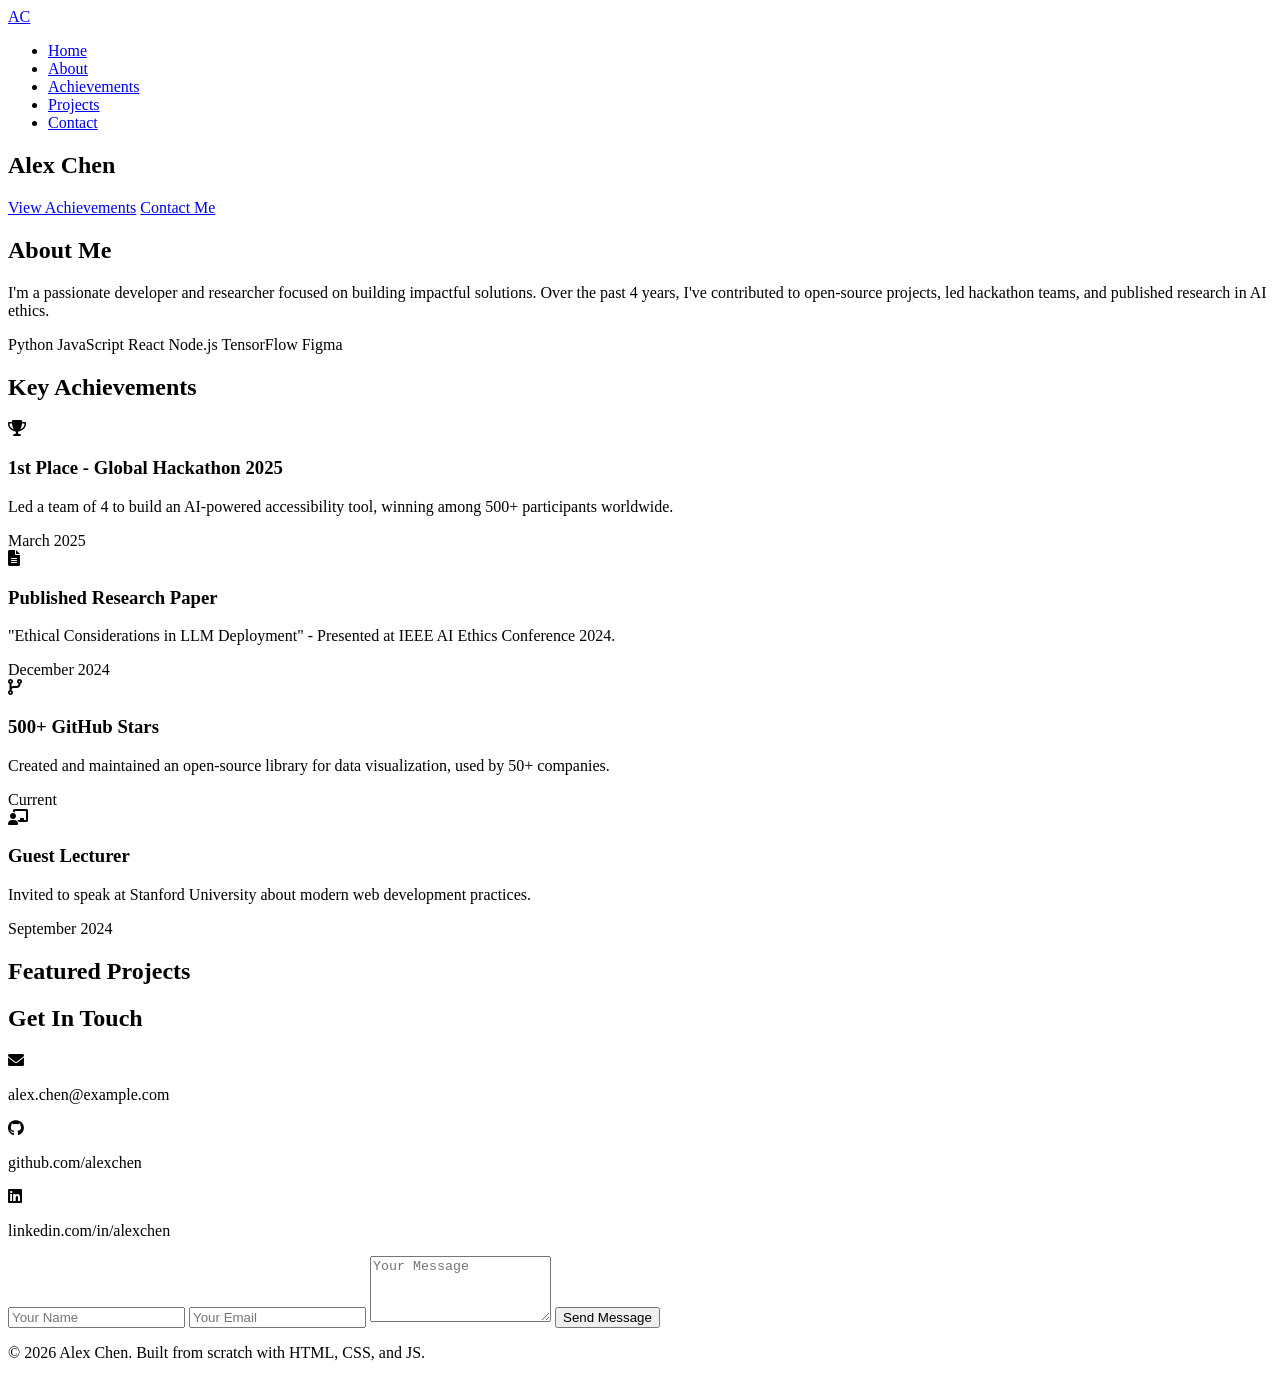
==== index.html @ dd9dc361 "Add files via upload" ====
<!DOCTYPE html>
<html lang="en">
<head>
    <meta charset="UTF-8">
    <meta name="viewport" content="width=device-width, initial-scale=1.0">
    <title>Alex Chen | Portfolio</title>
    <link rel="stylesheet" href="styles.css">
    <!-- Font Awesome for icons (free CDN) -->
    <link rel="stylesheet" href="https://cdnjs.cloudflare.com/ajax/libs/font-awesome/6.0.0/css/all.min.css">
</head>
<body>
    <!-- Navigation Bar -->
    <nav class="navbar">
        <div class="nav-container">
            <div class="logo">
                <a href="#">AC</a>
            </div>
            <ul class="nav-links" id="navLinks">
                <li><a href="#home">Home</a></li>
                <li><a href="#about">About</a></li>
                <li><a href="#achievements">Achievements</a></li>
                <li><a href="#projects">Projects</a></li>
                <li><a href="#contact">Contact</a></li>
            </ul>
            <div class="hamburger" id="hamburger">
                <span></span>
                <span></span>
                <span></span>
            </div>
        </div>
    </nav>

    <!-- Hero Section -->
    <section id="home" class="hero">
        <div class="hero-content">
            <h1 class="glow-text">Alex Chen</h1>
            <p class="typed-text" id="typedText"></p>
            <div class="hero-buttons">
                <a href="#achievements" class="btn btn-primary">View Achievements</a>
                <a href="#contact" class="btn btn-secondary">Contact Me</a>
            </div>
        </div>
    </section>

    <!-- About Section -->
    <section id="about" class="about">
        <div class="container">
            <h2 class="section-title">About Me</h2>
            <div class="about-content">
                <div class="about-text">
                    <p>I'm a passionate developer and researcher focused on building impactful solutions. Over the past 4 years, I've contributed to open-source projects, led hackathon teams, and published research in AI ethics.</p>
                    <div class="skills">
                        <span class="skill-tag">Python</span>
                        <span class="skill-tag">JavaScript</span>
                        <span class="skill-tag">React</span>
                        <span class="skill-tag">Node.js</span>
                        <span class="skill-tag">TensorFlow</span>
                        <span class="skill-tag">Figma</span>
                    </div>
                </div>
            </div>
        </div>
    </section>

    <!-- Achievements Section -->
    <section id="achievements" class="achievements">
        <div class="container">
            <h2 class="section-title">Key Achievements</h2>
            <div class="achievements-grid">
                <div class="achievement-card">
                    <i class="fas fa-trophy"></i>
                    <h3>1st Place - Global Hackathon 2025</h3>
                    <p>Led a team of 4 to build an AI-powered accessibility tool, winning among 500+ participants worldwide.</p>
                    <span class="achievement-date">March 2025</span>
                </div>
                <div class="achievement-card">
                    <i class="fas fa-file-alt"></i>
                    <h3>Published Research Paper</h3>
                    <p>"Ethical Considerations in LLM Deployment" - Presented at IEEE AI Ethics Conference 2024.</p>
                    <span class="achievement-date">December 2024</span>
                </div>
                <div class="achievement-card">
                    <i class="fas fa-code-branch"></i>
                    <h3>500+ GitHub Stars</h3>
                    <p>Created and maintained an open-source library for data visualization, used by 50+ companies.</p>
                    <span class="achievement-date">Current</span>
                </div>
                <div class="achievement-card">
                    <i class="fas fa-chalkboard-user"></i>
                    <h3>Guest Lecturer</h3>
                    <p>Invited to speak at Stanford University about modern web development practices.</p>
                    <span class="achievement-date">September 2024</span>
                </div>
            </div>
        </div>
    </section>

    <!-- Projects Section -->
    <section id="projects" class="projects">
        <div class="container">
            <h2 class="section-title">Featured Projects</h2>
            <div class="projects-grid" id="projectsGrid">
                <!-- Projects will be loaded dynamically via JS -->
            </div>
        </div>
    </section>

    <!-- Contact Section -->
    <section id="contact" class="contact">
        <div class="container">
            <h2 class="section-title">Get In Touch</h2>
            <div class="contact-content">
                <div class="contact-info">
                    <div class="contact-item">
                        <i class="fas fa-envelope"></i>
                        <p>alex.chen@example.com</p>
                    </div>
                    <div class="contact-item">
                        <i class="fab fa-github"></i>
                        <p>github.com/alexchen</p>
                    </div>
                    <div class="contact-item">
                        <i class="fab fa-linkedin"></i>
                        <p>linkedin.com/in/alexchen</p>
                    </div>
                </div>
                <form class="contact-form" id="contactForm">
                    <input type="text" placeholder="Your Name" required>
                    <input type="email" placeholder="Your Email" required>
                    <textarea rows="4" placeholder="Your Message" required></textarea>
                    <button type="submit" class="btn btn-primary">Send Message</button>
                    <p class="form-status" id="formStatus"></p>
                </form>
            </div>
        </div>
    </section>

    <!-- Footer -->
    <footer>
        <p>&copy; 2026 Alex Chen. Built from scratch with HTML, CSS, and JS.</p>
    </footer>

    <script src="script.js"></script>
</body>
</html>
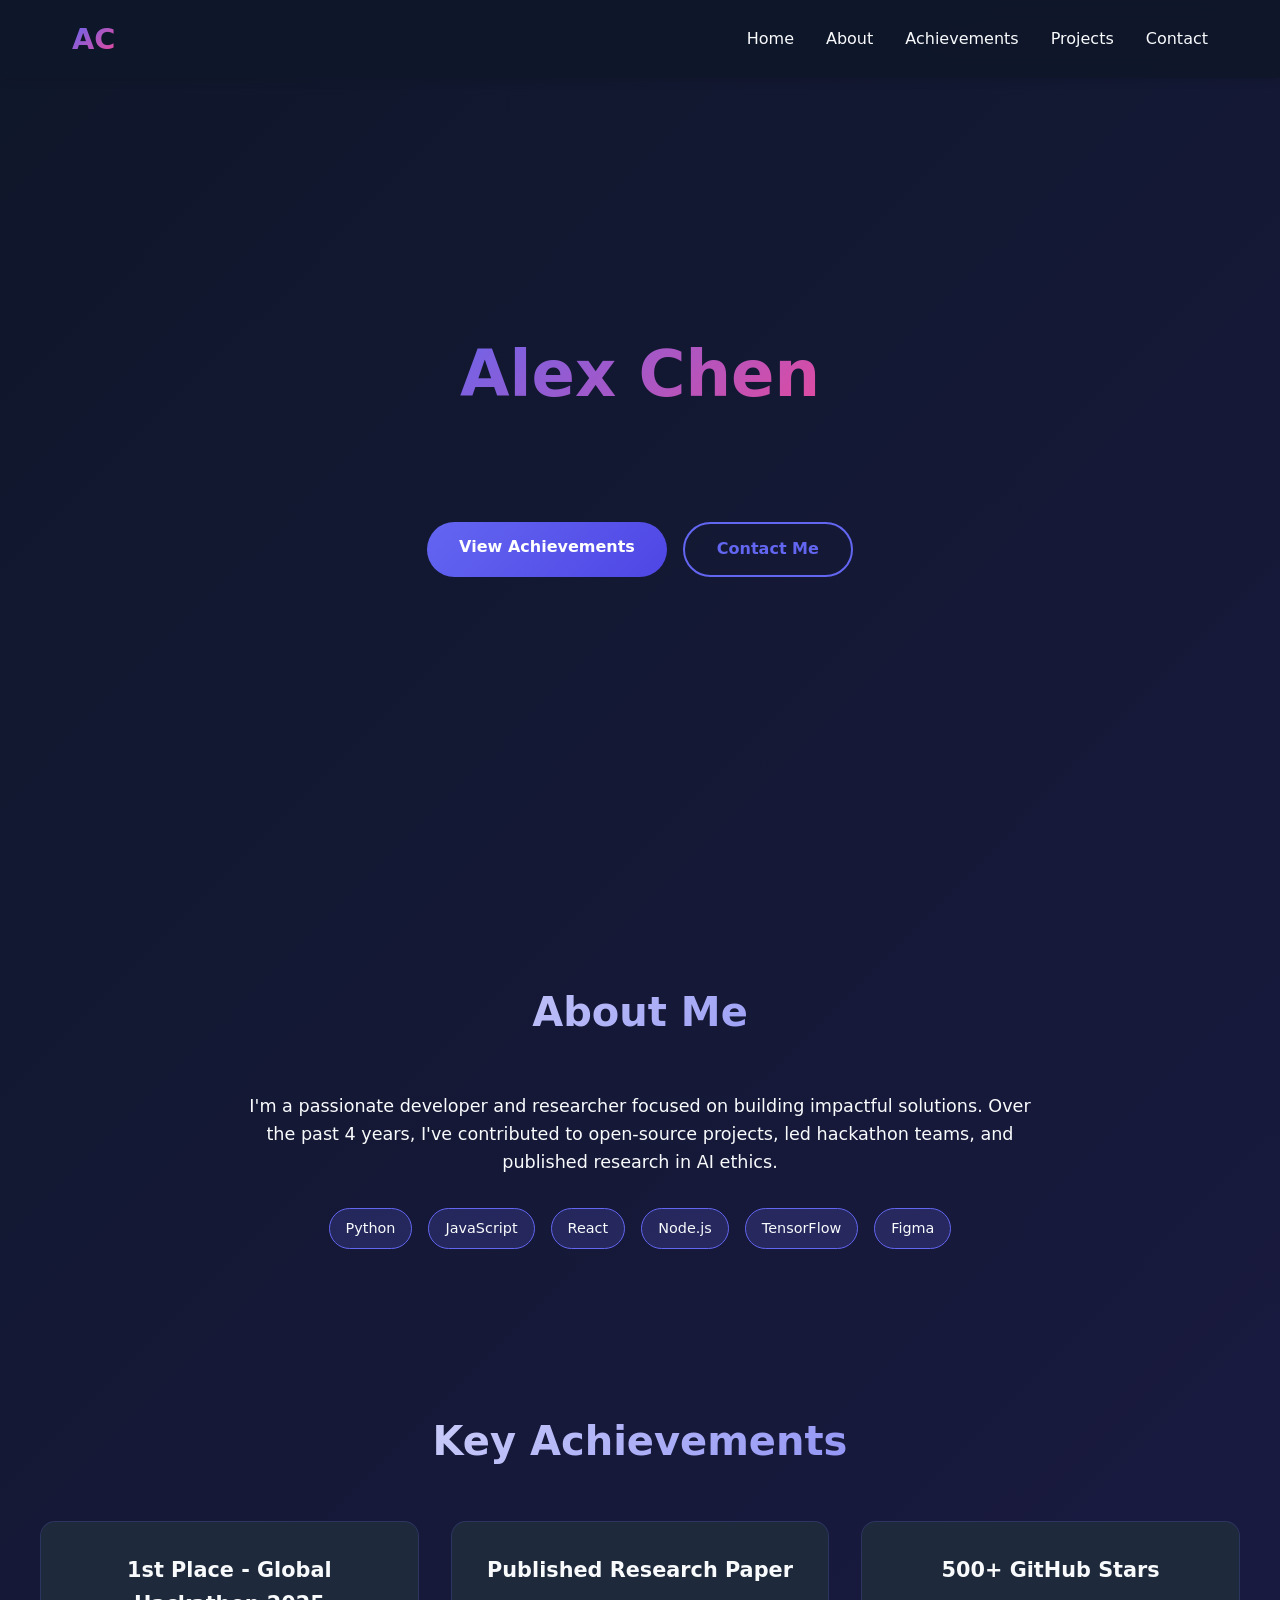
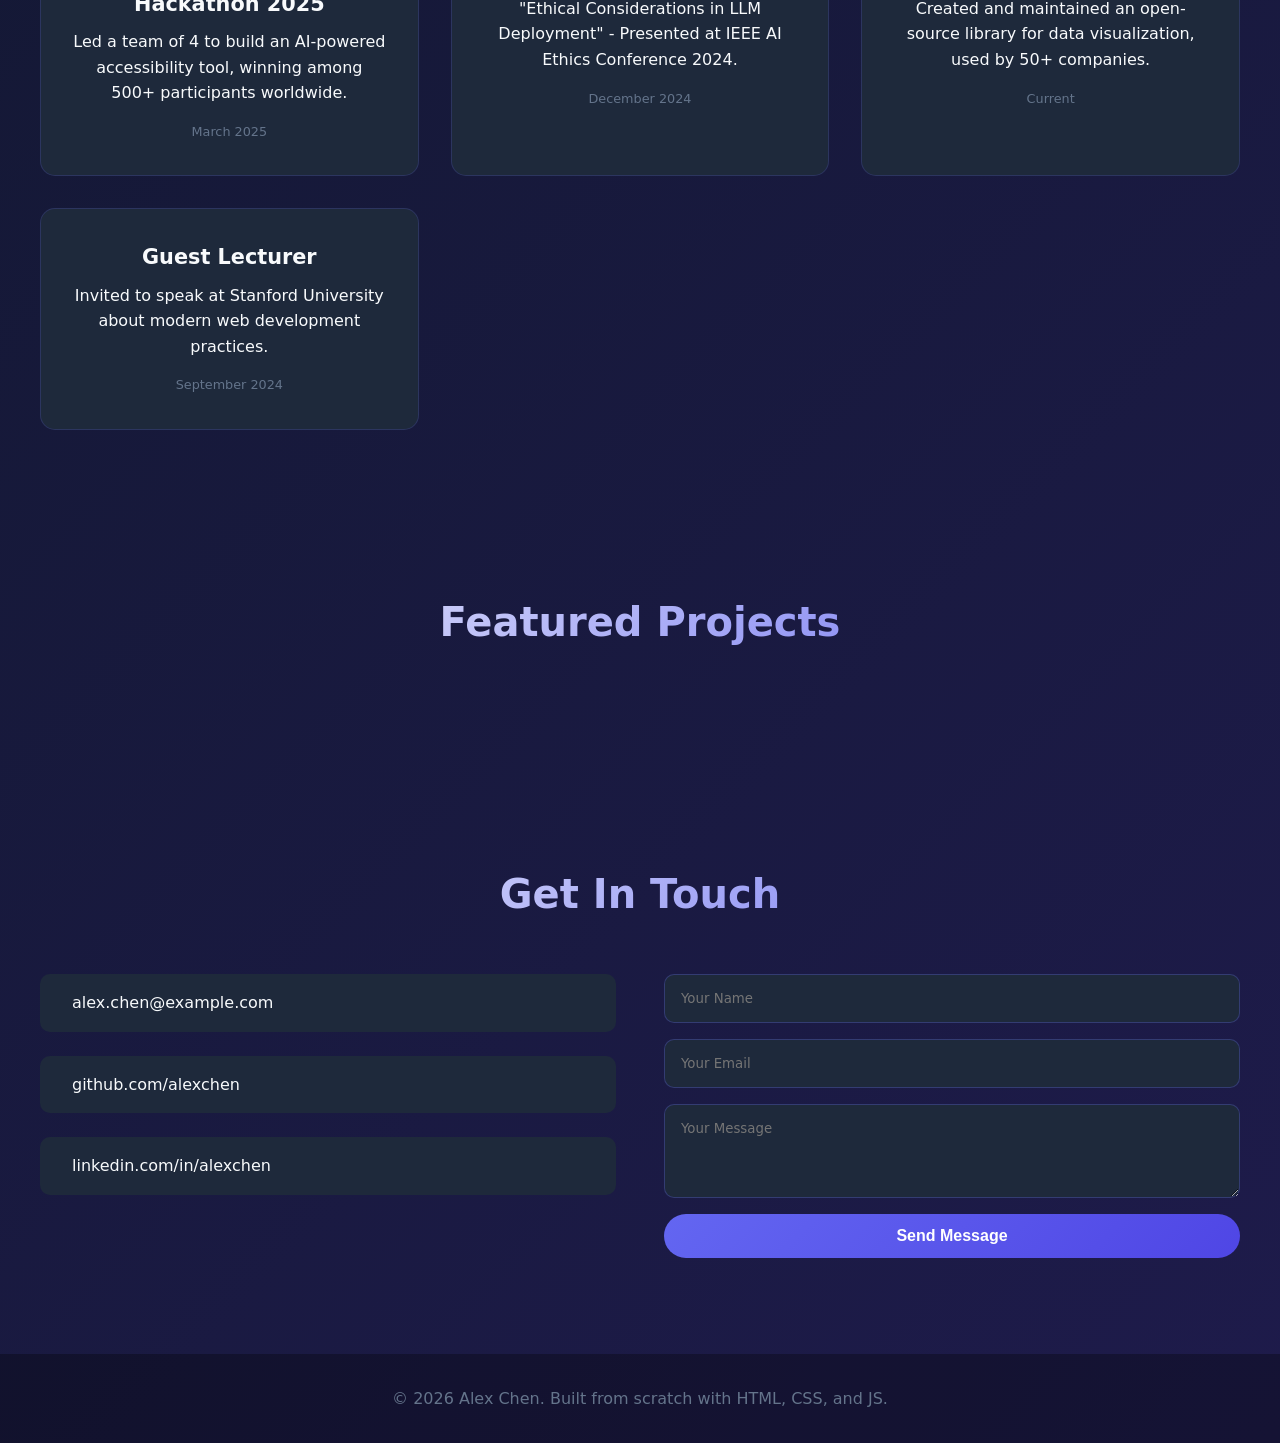
==== commit c7ce748f: "Update index.html" ====
--- a/index.html
+++ b/index.html
@@ -6,7 +6,7 @@
     <title>Alex Chen | Portfolio</title>
     <link rel="stylesheet" href="styles.css">
     <!-- Font Awesome for icons (free CDN) -->
-    <link rel="stylesheet" href="https://cdnjs.cloudflare.com/ajax/libs/font-awesome/6.0.0/css/all.min.css">
+    <link rel="stylesheet" href="style.css">
 </head>
 <body>
     <!-- Navigation Bar -->
@@ -142,4 +142,4 @@
 
     <script src="script.js"></script>
 </body>
-</html>+</html>
--- a/style.css
+++ b/style.css
@@ -0,0 +1,414 @@
+/* ========== RESET & VARIABLES ========== */
+* {
+    margin: 0;
+    padding: 0;
+    box-sizing: border-box;
+}
+
+:root {
+    --primary: #6366f1;
+    --primary-dark: #4f46e5;
+    --secondary: #ec4899;
+    --dark: #0f172a;
+    --light: #f8fafc;
+    --gray: #64748b;
+    --card-bg: #1e293b;
+    --transition: all 0.3s ease;
+}
+
+html {
+    scroll-behavior: smooth;
+}
+
+body {
+    font-family: system-ui, -apple-system, 'Segoe UI', Roboto, 'Helvetica Neue', sans-serif;
+    background: linear-gradient(135deg, #0f172a 0%, #1e1b4b 100%);
+    color: var(--light);
+    line-height: 1.6;
+}
+
+/* ========== NAVIGATION ========== */
+.navbar {
+    position: fixed;
+    top: 0;
+    width: 100%;
+    background: rgba(15, 23, 42, 0.95);
+    backdrop-filter: blur(10px);
+    z-index: 1000;
+    box-shadow: 0 2px 10px rgba(0,0,0,0.1);
+}
+
+.nav-container {
+    max-width: 1200px;
+    margin: 0 auto;
+    padding: 1rem 2rem;
+    display: flex;
+    justify-content: space-between;
+    align-items: center;
+}
+
+.logo a {
+    font-size: 1.8rem;
+    font-weight: bold;
+    background: linear-gradient(135deg, var(--primary), var(--secondary));
+    -webkit-background-clip: text;
+    background-clip: text;
+    color: transparent;
+    text-decoration: none;
+}
+
+.nav-links {
+    display: flex;
+    gap: 2rem;
+    list-style: none;
+}
+
+.nav-links a {
+    color: var(--light);
+    text-decoration: none;
+    font-weight: 500;
+    transition: var(--transition);
+}
+
+.nav-links a:hover {
+    color: var(--primary);
+}
+
+.hamburger {
+    display: none;
+    flex-direction: column;
+    cursor: pointer;
+}
+
+.hamburger span {
+    width: 25px;
+    height: 3px;
+    background: var(--light);
+    margin: 3px 0;
+    transition: var(--transition);
+}
+
+/* ========== HERO SECTION ========== */
+.hero {
+    min-height: 100vh;
+    display: flex;
+    align-items: center;
+    justify-content: center;
+    text-align: center;
+    padding: 0 2rem;
+}
+
+.hero-content h1 {
+    font-size: 4rem;
+    margin-bottom: 1rem;
+    background: linear-gradient(135deg, var(--primary), var(--secondary));
+    -webkit-background-clip: text;
+    background-clip: text;
+    color: transparent;
+}
+
+.glow-text {
+    animation: glow 3s ease-in-out infinite alternate;
+}
+
+@keyframes glow {
+    from {
+        text-shadow: 0 0 5px rgba(99, 102, 241, 0.5);
+    }
+    to {
+        text-shadow: 0 0 20px rgba(99, 102, 241, 0.8);
+    }
+}
+
+.typed-text {
+    font-size: 1.5rem;
+    color: var(--gray);
+    margin-bottom: 2rem;
+    min-height: 3rem;
+}
+
+.hero-buttons {
+    display: flex;
+    gap: 1rem;
+    justify-content: center;
+    flex-wrap: wrap;
+}
+
+.btn {
+    padding: 0.8rem 2rem;
+    border-radius: 50px;
+    text-decoration: none;
+    font-weight: 600;
+    transition: var(--transition);
+    cursor: pointer;
+    border: none;
+    font-size: 1rem;
+}
+
+.btn-primary {
+    background: linear-gradient(135deg, var(--primary), var(--primary-dark));
+    color: white;
+}
+
+.btn-primary:hover {
+    transform: translateY(-3px);
+    box-shadow: 0 10px 20px rgba(99, 102, 241, 0.3);
+}
+
+.btn-secondary {
+    background: transparent;
+    border: 2px solid var(--primary);
+    color: var(--primary);
+}
+
+.btn-secondary:hover {
+    background: var(--primary);
+    color: white;
+    transform: translateY(-3px);
+}
+
+/* ========== GENERAL SECTIONS ========== */
+section {
+    padding: 5rem 2rem;
+}
+
+.container {
+    max-width: 1200px;
+    margin: 0 auto;
+}
+
+.section-title {
+    font-size: 2.5rem;
+    text-align: center;
+    margin-bottom: 3rem;
+    background: linear-gradient(135deg, var(--light), var(--primary));
+    -webkit-background-clip: text;
+    background-clip: text;
+    color: transparent;
+}
+
+/* ========== ABOUT ========== */
+.about-text {
+    max-width: 800px;
+    margin: 0 auto;
+    text-align: center;
+    font-size: 1.1rem;
+}
+
+.skills {
+    display: flex;
+    flex-wrap: wrap;
+    justify-content: center;
+    gap: 1rem;
+    margin-top: 2rem;
+}
+
+.skill-tag {
+    background: rgba(99, 102, 241, 0.2);
+    padding: 0.5rem 1rem;
+    border-radius: 50px;
+    font-size: 0.9rem;
+    border: 1px solid var(--primary);
+}
+
+/* ========== ACHIEVEMENTS ========== */
+.achievements-grid {
+    display: grid;
+    grid-template-columns: repeat(auto-fit, minmax(280px, 1fr));
+    gap: 2rem;
+}
+
+.achievement-card {
+    background: var(--card-bg);
+    padding: 2rem;
+    border-radius: 15px;
+    text-align: center;
+    transition: var(--transition);
+    border: 1px solid rgba(99, 102, 241, 0.2);
+}
+
+.achievement-card:hover {
+    transform: translateY(-10px);
+    border-color: var(--primary);
+    box-shadow: 0 20px 30px rgba(0,0,0,0.3);
+}
+
+.achievement-card i {
+    font-size: 2.5rem;
+    color: var(--primary);
+    margin-bottom: 1rem;
+}
+
+.achievement-card h3 {
+    margin-bottom: 0.5rem;
+    font-size: 1.3rem;
+}
+
+.achievement-date {
+    display: inline-block;
+    margin-top: 1rem;
+    font-size: 0.8rem;
+    color: var(--gray);
+}
+
+/* ========== PROJECTS ========== */
+.projects-grid {
+    display: grid;
+    grid-template-columns: repeat(auto-fit, minmax(300px, 1fr));
+    gap: 2rem;
+}
+
+.project-card {
+    background: var(--card-bg);
+    border-radius: 15px;
+    overflow: hidden;
+    transition: var(--transition);
+    border: 1px solid rgba(99, 102, 241, 0.2);
+}
+
+.project-card:hover {
+    transform: translateY(-5px);
+    border-color: var(--primary);
+}
+
+.project-info {
+    padding: 1.5rem;
+}
+
+.project-info h3 {
+    margin-bottom: 0.5rem;
+}
+
+.project-tags {
+    display: flex;
+    flex-wrap: wrap;
+    gap: 0.5rem;
+    margin: 1rem 0;
+}
+
+.project-tag {
+    background: rgba(99, 102, 241, 0.3);
+    padding: 0.2rem 0.8rem;
+    border-radius: 50px;
+    font-size: 0.8rem;
+}
+
+.project-link {
+    color: var(--primary);
+    text-decoration: none;
+    font-weight: 600;
+    display: inline-flex;
+    align-items: center;
+    gap: 0.5rem;
+}
+
+/* ========== CONTACT ========== */
+.contact-content {
+    display: grid;
+    grid-template-columns: 1fr 1fr;
+    gap: 3rem;
+    align-items: start;
+}
+
+.contact-info {
+    display: flex;
+    flex-direction: column;
+    gap: 1.5rem;
+}
+
+.contact-item {
+    display: flex;
+    align-items: center;
+    gap: 1rem;
+    padding: 1rem;
+    background: var(--card-bg);
+    border-radius: 10px;
+}
+
+.contact-item i {
+    font-size: 1.5rem;
+    color: var(--primary);
+}
+
+.contact-form {
+    display: flex;
+    flex-direction: column;
+    gap: 1rem;
+}
+
+.contact-form input,
+.contact-form textarea {
+    padding: 1rem;
+    background: var(--card-bg);
+    border: 1px solid rgba(99, 102, 241, 0.3);
+    border-radius: 10px;
+    color: var(--light);
+    font-family: inherit;
+}
+
+.contact-form input:focus,
+.contact-form textarea:focus {
+    outline: none;
+    border-color: var(--primary);
+}
+
+.form-status {
+    text-align: center;
+    font-size: 0.9rem;
+}
+
+/* ========== FOOTER ========== */
+footer {
+    text-align: center;
+    padding: 2rem;
+    background: rgba(0,0,0,0.3);
+    color: var(--gray);
+}
+
+/* ========== RESPONSIVE DESIGN ========== */
+@media (max-width: 768px) {
+    .nav-links {
+        position: fixed;
+        top: 70px;
+        left: -100%;
+        width: 100%;
+        height: calc(100vh - 70px);
+        background: var(--dark);
+        flex-direction: column;
+        align-items: center;
+        justify-content: center;
+        transition: var(--transition);
+    }
+
+    .nav-links.active {
+        left: 0;
+    }
+
+    .hamburger {
+        display: flex;
+    }
+
+    .hero-content h1 {
+        font-size: 2.5rem;
+    }
+
+    .contact-content {
+        grid-template-columns: 1fr;
+    }
+
+    .section-title {
+        font-size: 2rem;
+    }
+}
+
+@media (max-width: 480px) {
+    .hero-buttons {
+        flex-direction: column;
+        align-items: center;
+    }
+    
+    .btn {
+        width: 200px;
+        text-align: center;
+    }
+}
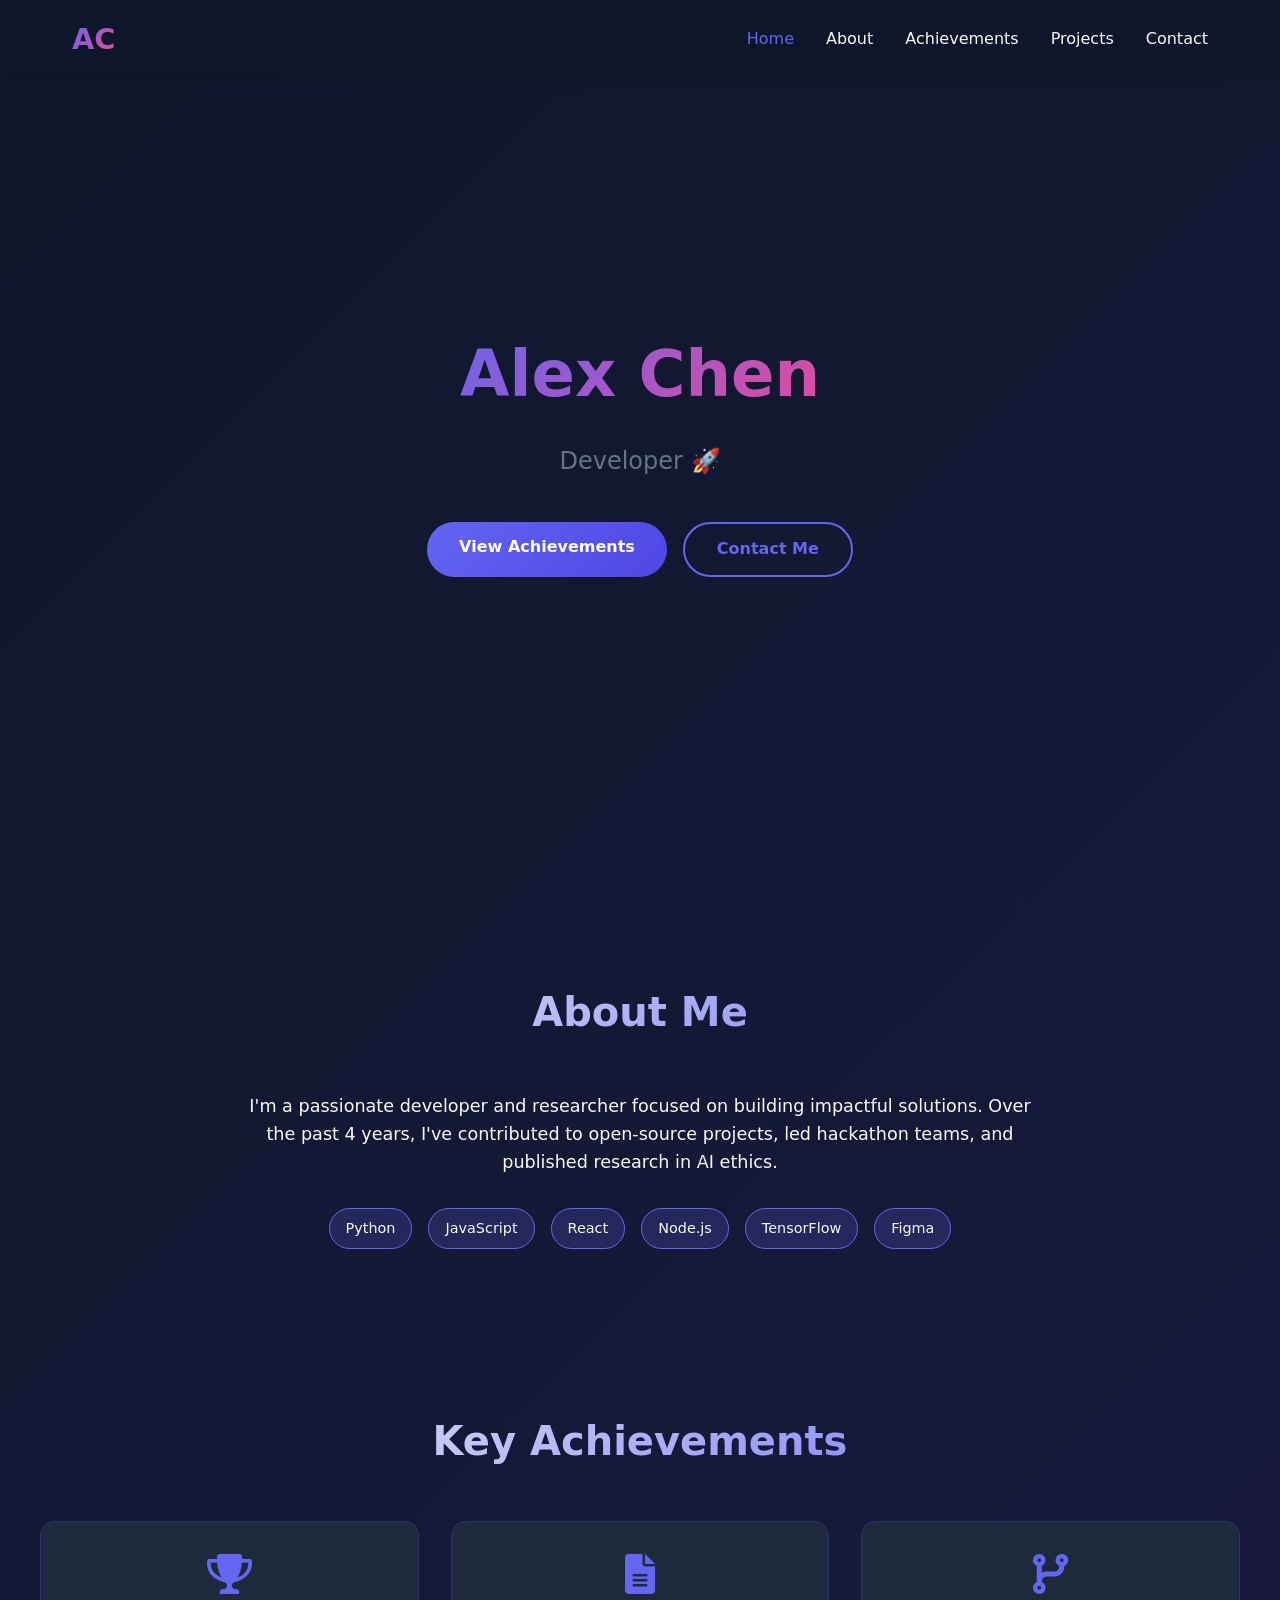
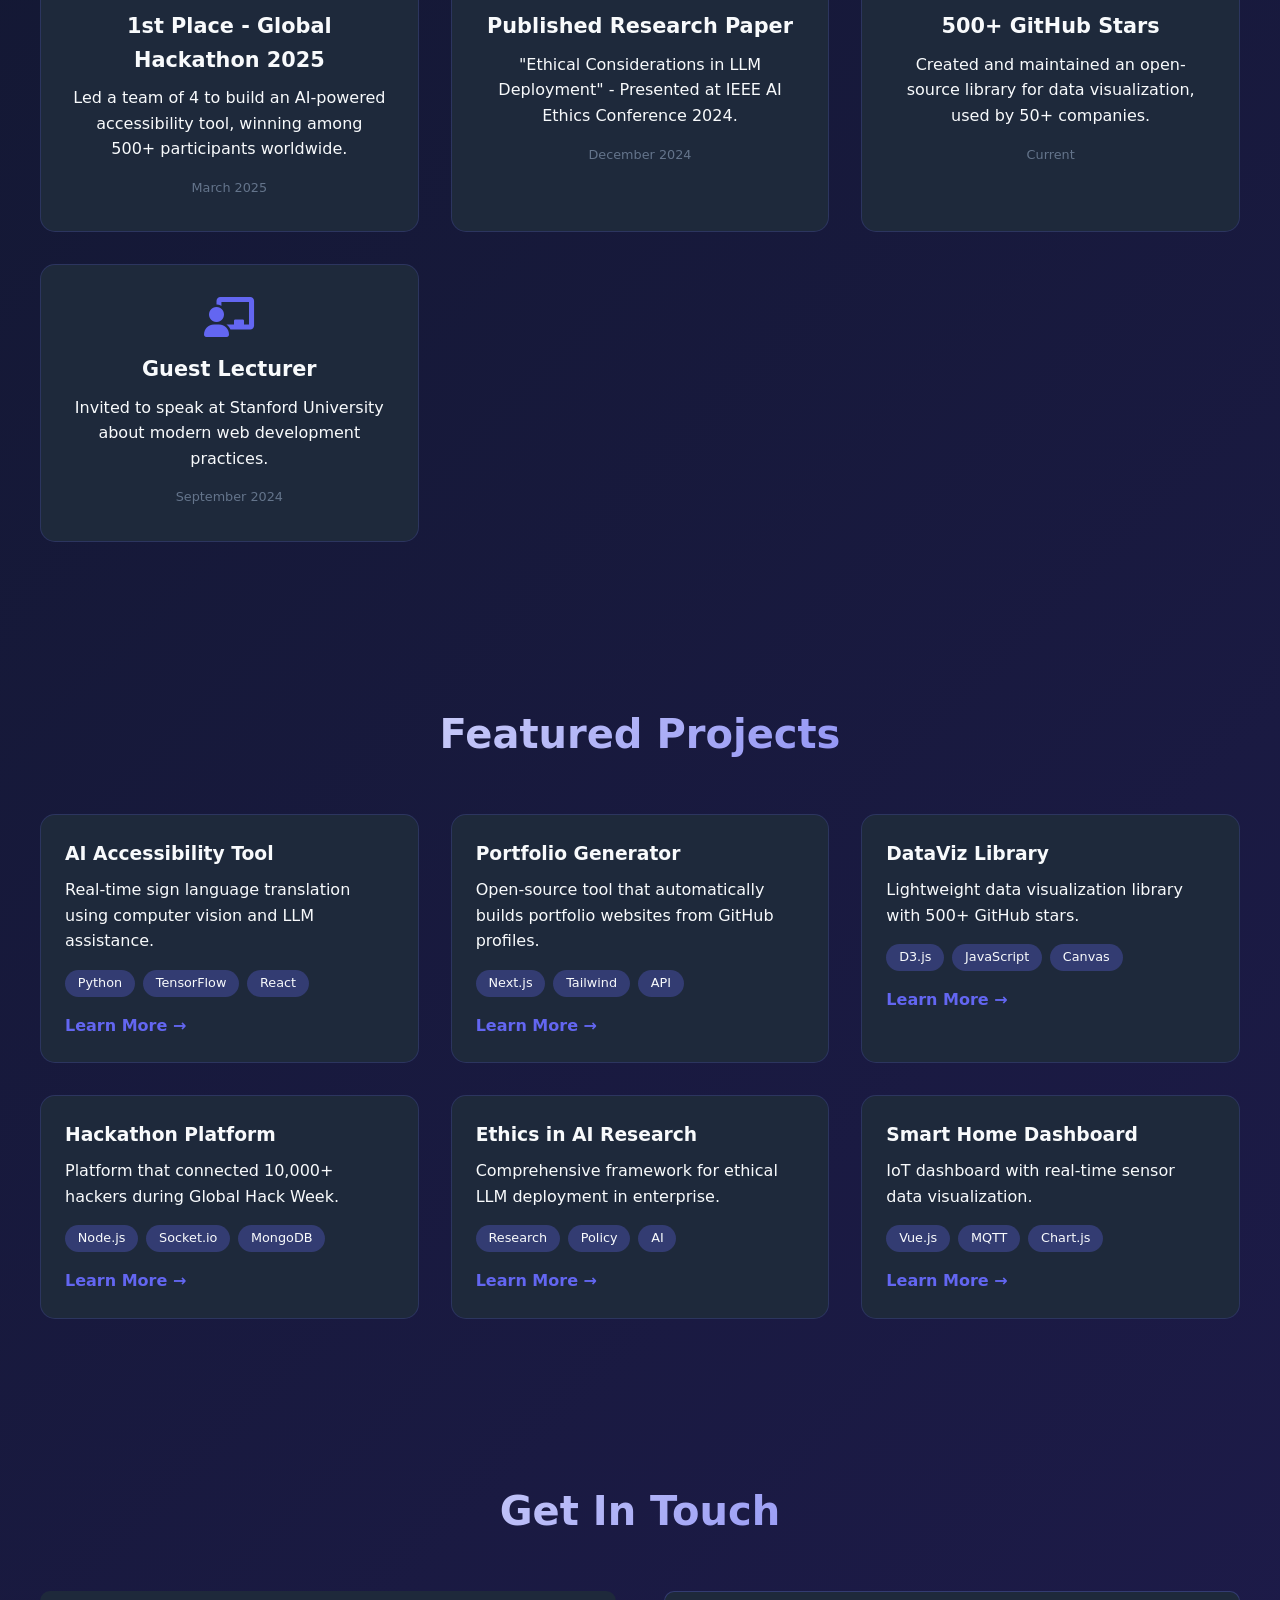
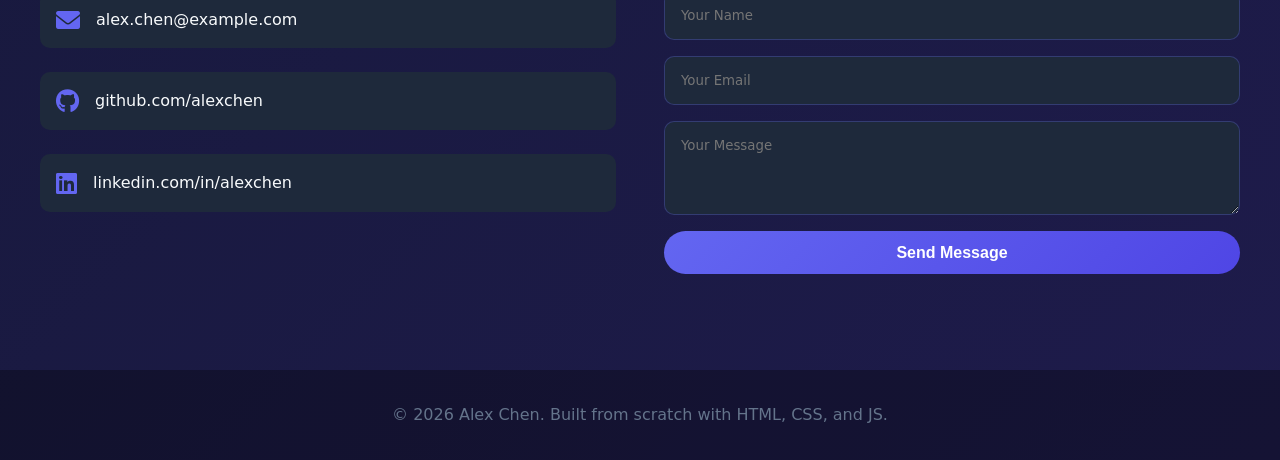
==== commit ea816488: "Update index.html" ====
--- a/index.html
+++ b/index.html
@@ -4,9 +4,10 @@
     <meta charset="UTF-8">
     <meta name="viewport" content="width=device-width, initial-scale=1.0">
     <title>Alex Chen | Portfolio</title>
-    <link rel="stylesheet" href="styles.css">
-    <!-- Font Awesome for icons (free CDN) -->
+    <!-- CSS file (only ONE, not two) -->
     <link rel="stylesheet" href="style.css">
+    <!-- Font Awesome 6 (working CDN) -->
+    <link rel="stylesheet" href="https://cdnjs.cloudflare.com/ajax/libs/font-awesome/6.0.0-beta3/css/all.min.css">
 </head>
 <body>
     <!-- Navigation Bar -->
@@ -125,9 +126,9 @@
                     </div>
                 </div>
                 <form class="contact-form" id="contactForm">
-                    <input type="text" placeholder="Your Name" required>
-                    <input type="email" placeholder="Your Email" required>
-                    <textarea rows="4" placeholder="Your Message" required></textarea>
+                    <input type="text" id="contactName" placeholder="Your Name" required>
+                    <input type="email" id="contactEmail" placeholder="Your Email" required>
+                    <textarea id="contactMessage" rows="4" placeholder="Your Message" required></textarea>
                     <button type="submit" class="btn btn-primary">Send Message</button>
                     <p class="form-status" id="formStatus"></p>
                 </form>
@@ -140,6 +141,7 @@
         <p>&copy; 2026 Alex Chen. Built from scratch with HTML, CSS, and JS.</p>
     </footer>
 
-    <script src="script.js"></script>
+    <!-- JavaScript - NOW using the correct filename "function.js" -->
+    <script src="function.js"></script>
 </body>
 </html>
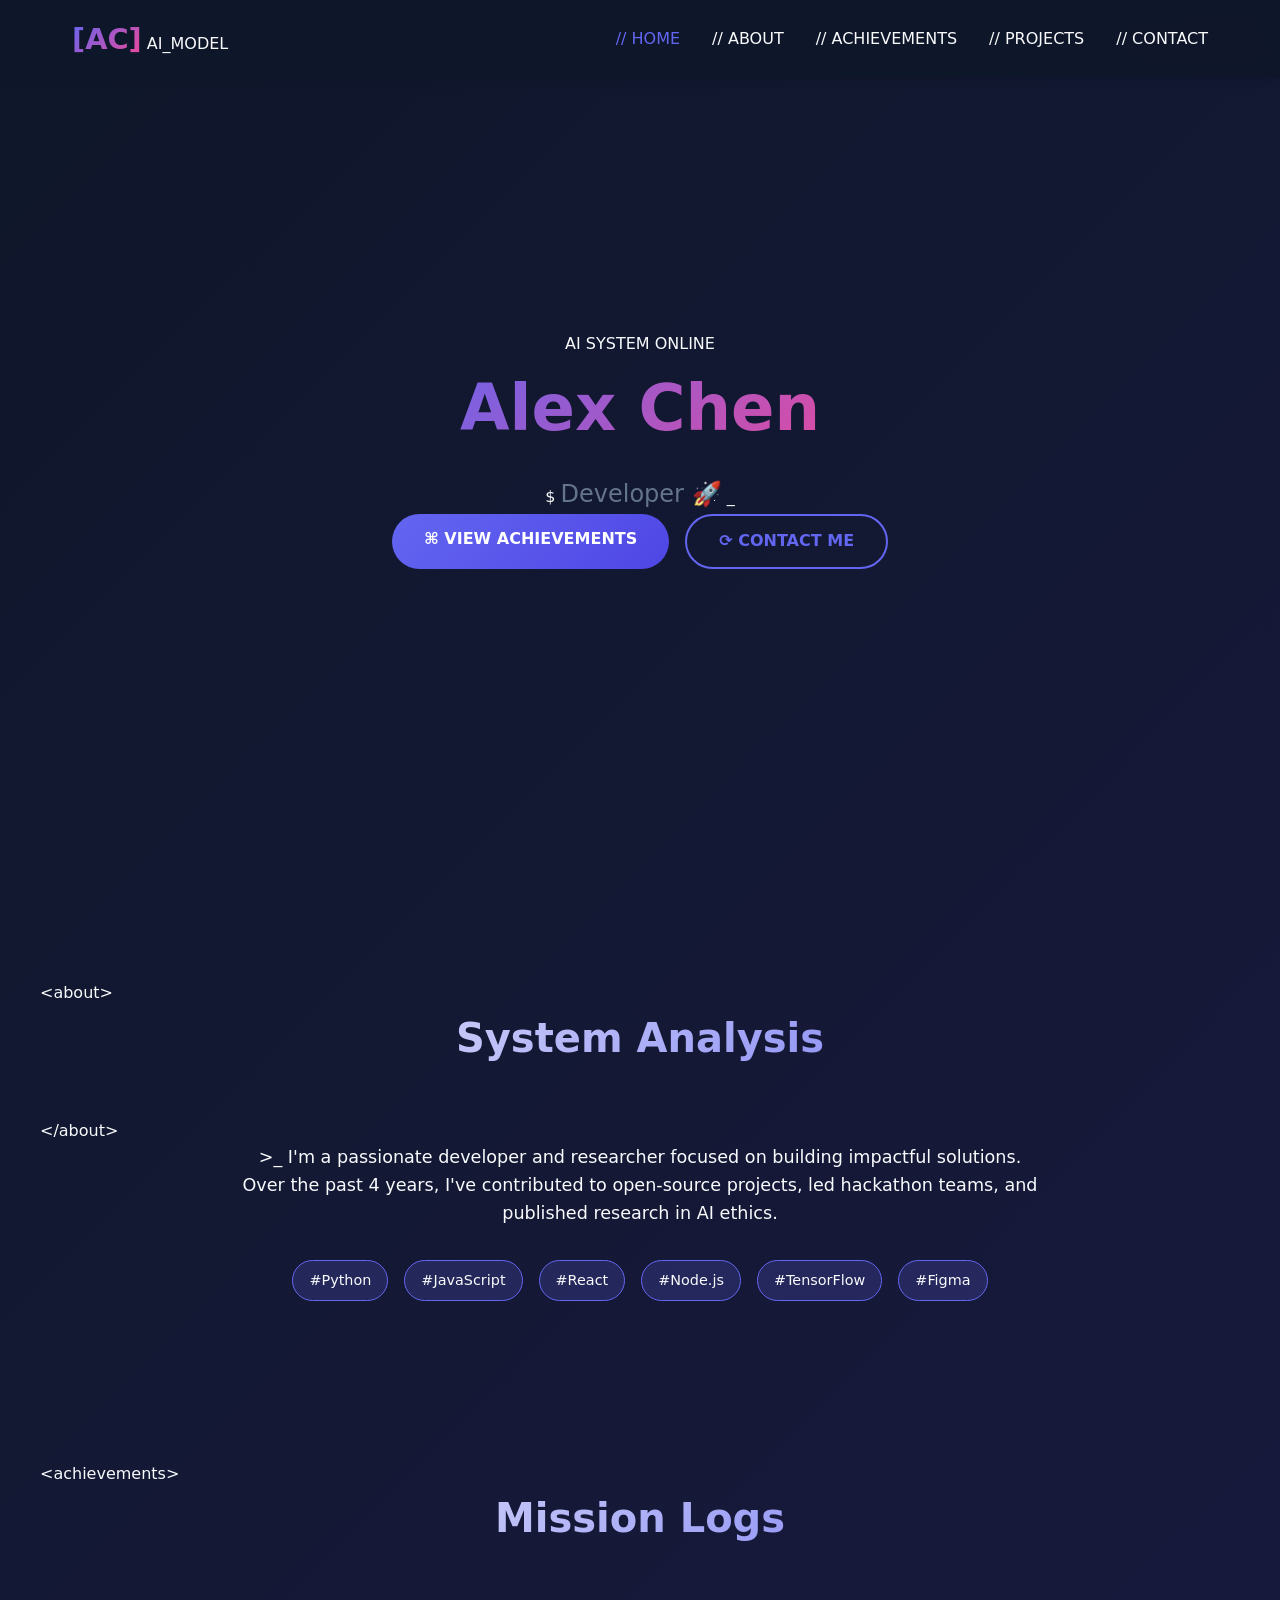
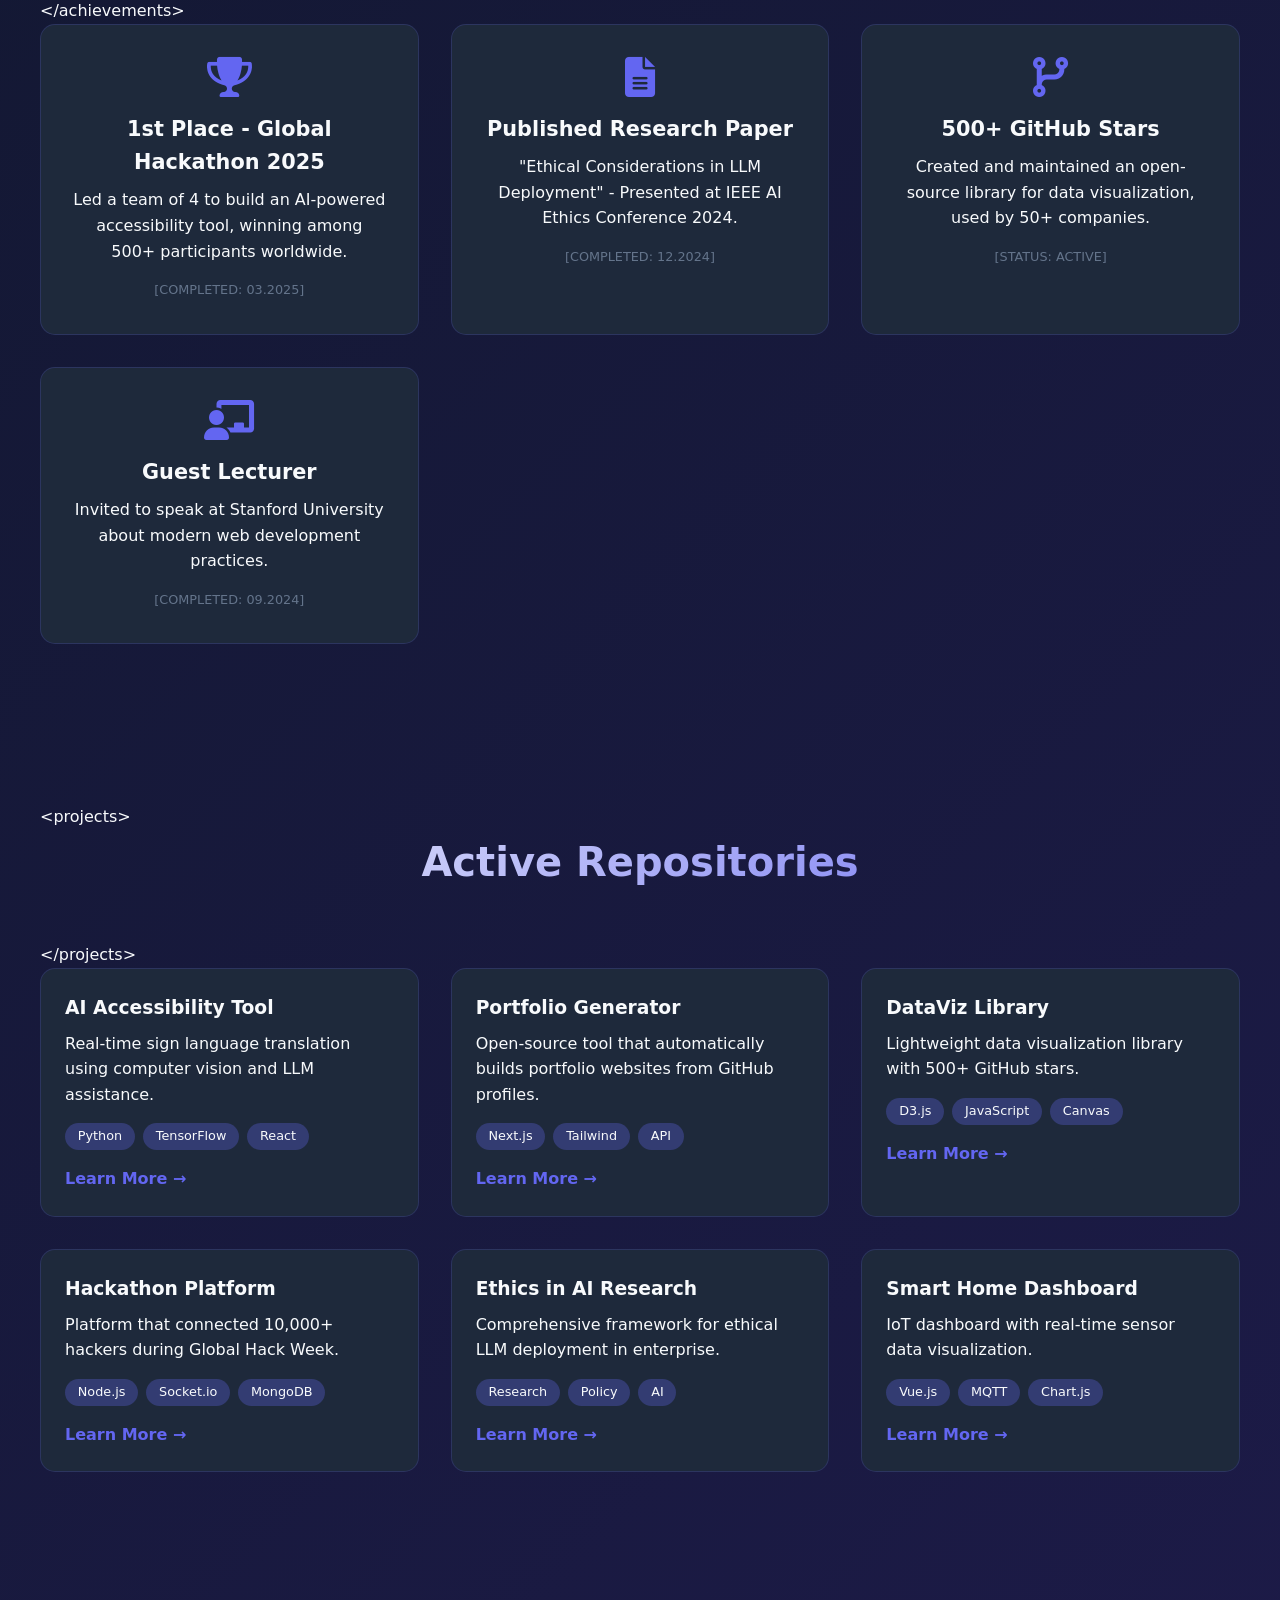
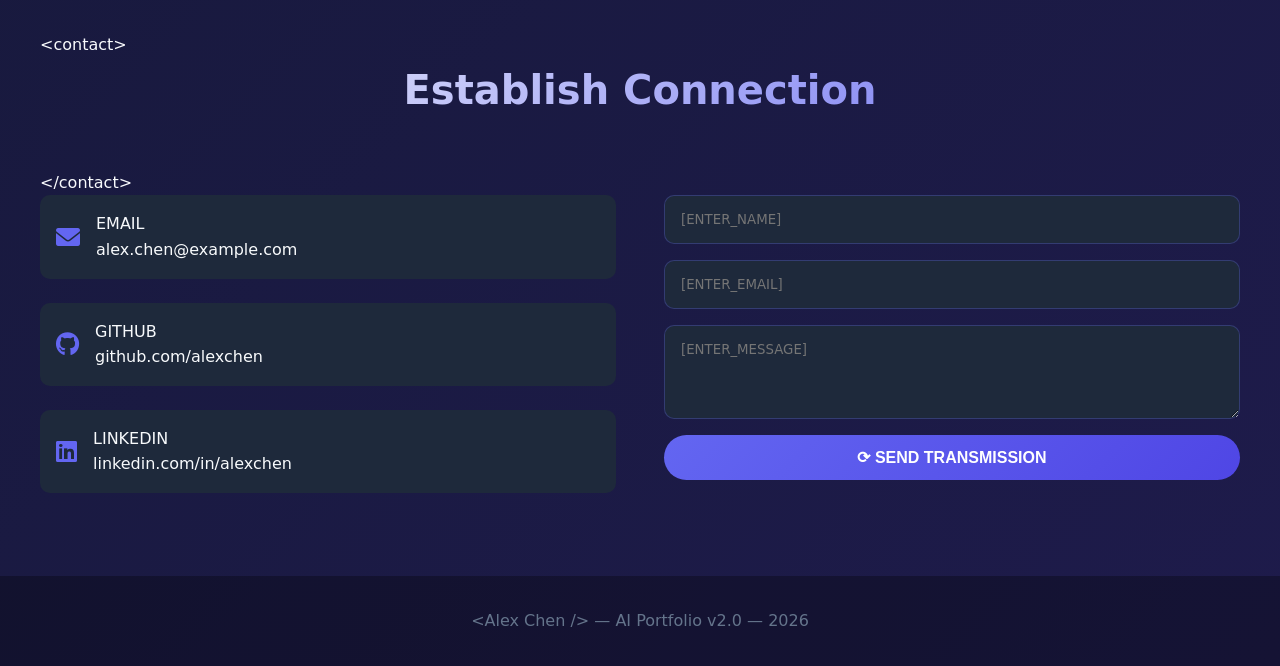
==== commit c10641e1: "Update index.html" ====
--- a/index.html
+++ b/index.html
@@ -3,25 +3,30 @@
 <head>
     <meta charset="UTF-8">
     <meta name="viewport" content="width=device-width, initial-scale=1.0">
-    <title>Alex Chen | Portfolio</title>
-    <!-- CSS file (only ONE, not two) -->
+    <title>Alex Chen | AI Portfolio</title>
     <link rel="stylesheet" href="style.css">
-    <!-- Font Awesome 6 (working CDN) -->
     <link rel="stylesheet" href="https://cdnjs.cloudflare.com/ajax/libs/font-awesome/6.0.0-beta3/css/all.min.css">
 </head>
 <body>
-    <!-- Navigation Bar -->
+    <!-- AI Animated Background -->
+    <div class="ai-bg">
+        <div class="grid-overlay"></div>
+        <div class="scan-line"></div>
+    </div>
+
+    <!-- Navigation -->
     <nav class="navbar">
         <div class="nav-container">
             <div class="logo">
-                <a href="#">AC</a>
+                <a href="#"><span class="ai-bracket">[</span>AC<span class="ai-bracket">]</span></a>
+                <span class="ai-badge">AI_MODEL</span>
             </div>
             <ul class="nav-links" id="navLinks">
-                <li><a href="#home">Home</a></li>
-                <li><a href="#about">About</a></li>
-                <li><a href="#achievements">Achievements</a></li>
-                <li><a href="#projects">Projects</a></li>
-                <li><a href="#contact">Contact</a></li>
+                <li><a href="#home">// HOME</a></li>
+                <li><a href="#about">// ABOUT</a></li>
+                <li><a href="#achievements">// ACHIEVEMENTS</a></li>
+                <li><a href="#projects">// PROJECTS</a></li>
+                <li><a href="#contact">// CONTACT</a></li>
             </ul>
             <div class="hamburger" id="hamburger">
                 <span></span>
@@ -34,11 +39,20 @@
     <!-- Hero Section -->
     <section id="home" class="hero">
         <div class="hero-content">
-            <h1 class="glow-text">Alex Chen</h1>
-            <p class="typed-text" id="typedText"></p>
+            <div class="ai-status">
+                <span class="status-led"></span>
+                <span>AI SYSTEM ONLINE</span>
+                <span class="status-led"></span>
+            </div>
+            <h1 class="glitch-text" data-text="Alex Chen">Alex Chen</h1>
+            <div class="terminal">
+                <span class="terminal-prompt">$</span>
+                <span class="typed-text" id="typedText"></span>
+                <span class="cursor">_</span>
+            </div>
             <div class="hero-buttons">
-                <a href="#achievements" class="btn btn-primary">View Achievements</a>
-                <a href="#contact" class="btn btn-secondary">Contact Me</a>
+                <a href="#achievements" class="btn btn-primary">⌘ VIEW ACHIEVEMENTS</a>
+                <a href="#contact" class="btn btn-secondary">⟳ CONTACT ME</a>
             </div>
         </div>
     </section>
@@ -46,17 +60,21 @@
     <!-- About Section -->
     <section id="about" class="about">
         <div class="container">
-            <h2 class="section-title">About Me</h2>
+            <div class="section-header">
+                <span class="section-tag">&lt;about&gt;</span>
+                <h2 class="section-title">System Analysis</h2>
+                <span class="section-tag">&lt;/about&gt;</span>
+            </div>
             <div class="about-content">
                 <div class="about-text">
-                    <p>I'm a passionate developer and researcher focused on building impactful solutions. Over the past 4 years, I've contributed to open-source projects, led hackathon teams, and published research in AI ethics.</p>
+                    <p class="ai-response">>_ I'm a passionate developer and researcher focused on building impactful solutions. Over the past 4 years, I've contributed to open-source projects, led hackathon teams, and published research in AI ethics.</p>
                     <div class="skills">
-                        <span class="skill-tag">Python</span>
-                        <span class="skill-tag">JavaScript</span>
-                        <span class="skill-tag">React</span>
-                        <span class="skill-tag">Node.js</span>
-                        <span class="skill-tag">TensorFlow</span>
-                        <span class="skill-tag">Figma</span>
+                        <span class="skill-tag">#Python</span>
+                        <span class="skill-tag">#JavaScript</span>
+                        <span class="skill-tag">#React</span>
+                        <span class="skill-tag">#Node.js</span>
+                        <span class="skill-tag">#TensorFlow</span>
+                        <span class="skill-tag">#Figma</span>
                     </div>
                 </div>
             </div>
@@ -66,31 +84,39 @@
     <!-- Achievements Section -->
     <section id="achievements" class="achievements">
         <div class="container">
-            <h2 class="section-title">Key Achievements</h2>
+            <div class="section-header">
+                <span class="section-tag">&lt;achievements&gt;</span>
+                <h2 class="section-title">Mission Logs</h2>
+                <span class="section-tag">&lt;/achievements&gt;</span>
+            </div>
             <div class="achievements-grid">
                 <div class="achievement-card">
+                    <div class="card-glow"></div>
                     <i class="fas fa-trophy"></i>
                     <h3>1st Place - Global Hackathon 2025</h3>
                     <p>Led a team of 4 to build an AI-powered accessibility tool, winning among 500+ participants worldwide.</p>
-                    <span class="achievement-date">March 2025</span>
+                    <span class="achievement-date">[COMPLETED: 03.2025]</span>
                 </div>
                 <div class="achievement-card">
+                    <div class="card-glow"></div>
                     <i class="fas fa-file-alt"></i>
                     <h3>Published Research Paper</h3>
                     <p>"Ethical Considerations in LLM Deployment" - Presented at IEEE AI Ethics Conference 2024.</p>
-                    <span class="achievement-date">December 2024</span>
+                    <span class="achievement-date">[COMPLETED: 12.2024]</span>
                 </div>
                 <div class="achievement-card">
+                    <div class="card-glow"></div>
                     <i class="fas fa-code-branch"></i>
                     <h3>500+ GitHub Stars</h3>
                     <p>Created and maintained an open-source library for data visualization, used by 50+ companies.</p>
-                    <span class="achievement-date">Current</span>
+                    <span class="achievement-date">[STATUS: ACTIVE]</span>
                 </div>
                 <div class="achievement-card">
+                    <div class="card-glow"></div>
                     <i class="fas fa-chalkboard-user"></i>
                     <h3>Guest Lecturer</h3>
                     <p>Invited to speak at Stanford University about modern web development practices.</p>
-                    <span class="achievement-date">September 2024</span>
+                    <span class="achievement-date">[COMPLETED: 09.2024]</span>
                 </div>
             </div>
         </div>
@@ -99,9 +125,13 @@
     <!-- Projects Section -->
     <section id="projects" class="projects">
         <div class="container">
-            <h2 class="section-title">Featured Projects</h2>
+            <div class="section-header">
+                <span class="section-tag">&lt;projects&gt;</span>
+                <h2 class="section-title">Active Repositories</h2>
+                <span class="section-tag">&lt;/projects&gt;</span>
+            </div>
             <div class="projects-grid" id="projectsGrid">
-                <!-- Projects will be loaded dynamically via JS -->
+                <!-- Projects loaded via JS -->
             </div>
         </div>
     </section>
@@ -109,39 +139,51 @@
     <!-- Contact Section -->
     <section id="contact" class="contact">
         <div class="container">
-            <h2 class="section-title">Get In Touch</h2>
+            <div class="section-header">
+                <span class="section-tag">&lt;contact&gt;</span>
+                <h2 class="section-title">Establish Connection</h2>
+                <span class="section-tag">&lt;/contact&gt;</span>
+            </div>
             <div class="contact-content">
                 <div class="contact-info">
                     <div class="contact-item">
                         <i class="fas fa-envelope"></i>
-                        <p>alex.chen@example.com</p>
+                        <div>
+                            <p class="contact-label">EMAIL</p>
+                            <p>alex.chen@example.com</p>
+                        </div>
                     </div>
                     <div class="contact-item">
                         <i class="fab fa-github"></i>
-                        <p>github.com/alexchen</p>
+                        <div>
+                            <p class="contact-label">GITHUB</p>
+                            <p>github.com/alexchen</p>
+                        </div>
                     </div>
                     <div class="contact-item">
                         <i class="fab fa-linkedin"></i>
-                        <p>linkedin.com/in/alexchen</p>
+                        <div>
+                            <p class="contact-label">LINKEDIN</p>
+                            <p>linkedin.com/in/alexchen</p>
+                        </div>
                     </div>
                 </div>
                 <form class="contact-form" id="contactForm">
-                    <input type="text" id="contactName" placeholder="Your Name" required>
-                    <input type="email" id="contactEmail" placeholder="Your Email" required>
-                    <textarea id="contactMessage" rows="4" placeholder="Your Message" required></textarea>
-                    <button type="submit" class="btn btn-primary">Send Message</button>
+                    <input type="text" id="contactName" placeholder="[ENTER_NAME]" required>
+                    <input type="email" id="contactEmail" placeholder="[ENTER_EMAIL]" required>
+                    <textarea id="contactMessage" rows="4" placeholder="[ENTER_MESSAGE]" required></textarea>
+                    <button type="submit" class="btn btn-primary">⟳ SEND TRANSMISSION</button>
                     <p class="form-status" id="formStatus"></p>
                 </form>
             </div>
         </div>
     </section>
 
-    <!-- Footer -->
     <footer>
-        <p>&copy; 2026 Alex Chen. Built from scratch with HTML, CSS, and JS.</p>
+        <p>&lt;Alex Chen /&gt; — AI Portfolio v2.0 — <span id="year"></span></p>
     </footer>
 
-    <!-- JavaScript - NOW using the correct filename "function.js" -->
     <script src="function.js"></script>
+    <script>document.getElementById('year').innerHTML = new Date().getFullYear();</script>
 </body>
 </html>
